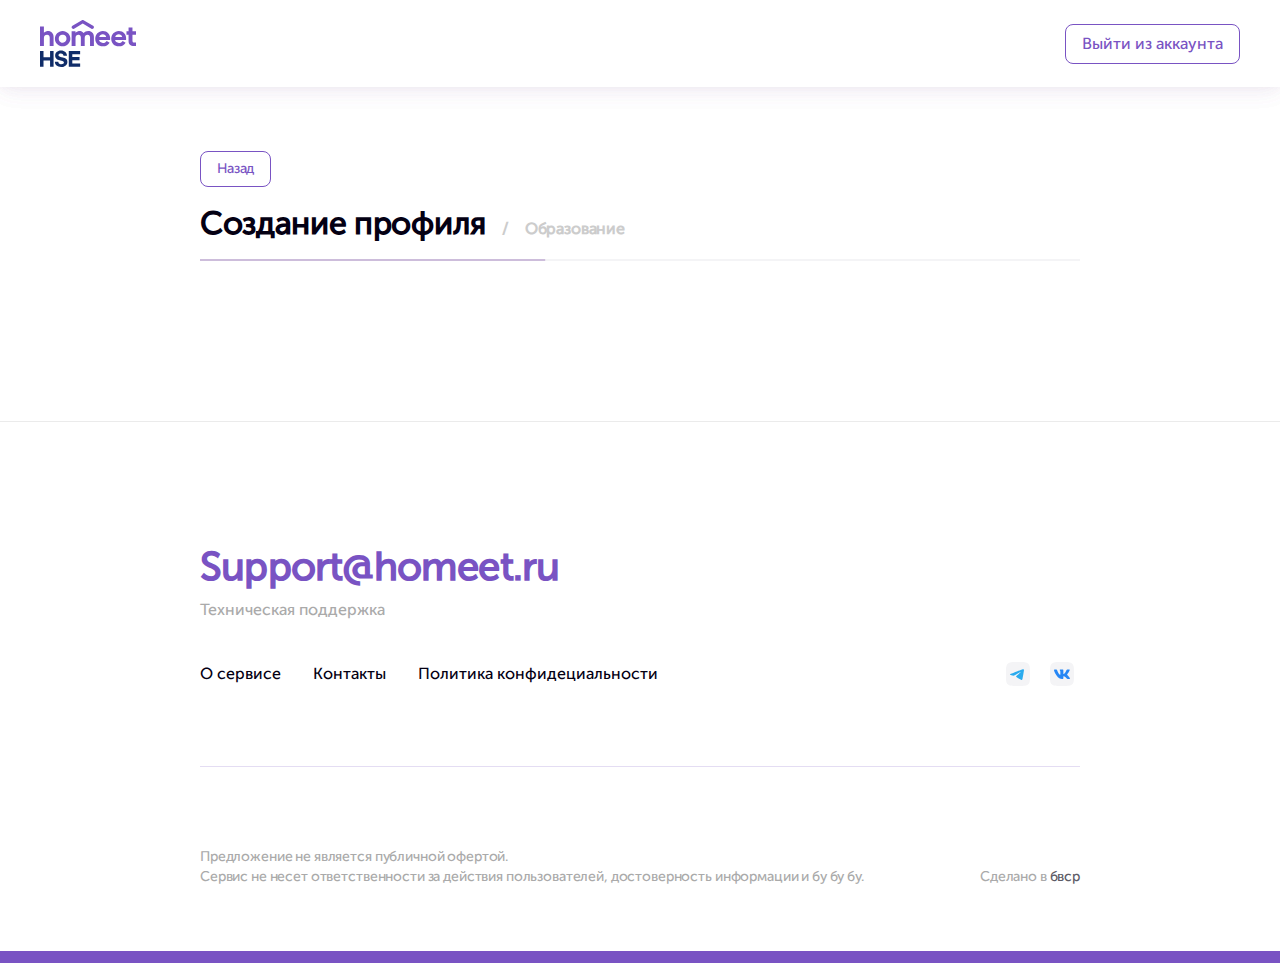
==== src/index_page_2.html @ bcecdec5 "начал делать 2 страницу" ====
<!DOCTYPE html>
<html lang="ru">
<head>
    <meta charset="UTF-8">
    <meta name="viewport" content="width=device-width, initial-scale=1.0">
    <title>Document</title>
    <link rel="stylesheet" href="css/styles.css">
</head>
<body class="body">
    <script src="js/script.js">
    </script>
    <header class="header">
        <img class="image-logo" src="img/Слой 2.svg">
        <button class="button1">
            <p class="p_exit">
                Выйти из аккаунта
            </p>
        </button>
    </header>
    <main>
        <div class="main-div">
            <div class="div-first">
                <button class="button2">
                    <p class="p_glavn">
                        Назад
                    </p>
                </button>
                <div class="div-extra">
                    <h3 class="h3_new">
                        Создание профиля
                    </h3>
                    <p class="p_extra">
                        /
                    </p>
                    <p class="p_extra">
                        Образование
                    </p>
                </div>
                <img class="img-bar" src="img/progress bar2.png">
            </div>
        </div>
    


    </main>
    <footer class="footer">
        <div class="div_footer">
            <div class="div_text_footer">
                <div class="div_text_footer_up">
                    <h2 class="h2_footer">Support@homeet.ru</h2>
                    <p class="p_footer_support">Техническая поддержка</p>
                </div>
                <div class="div_text_footer_down">
                    <div class="div_text_footer_down_text">
                        <p class="p_footer_down">О сервисе</p>
                        <p class="p_footer_down">Контакты</p>
                        <p class="p_footer_down">Политика конфидециальности</p>
                    </div>
                    <div class="div_text_footer_down_buttons">
                        <button class="button_tg_vk">
                            <svg xmlns="http://www.w3.org/2000/svg" width="24" height="24" viewBox="0 0 24 24" fill="none" class="svg_background_button">
                                <path d="M0 11.5C0 6.07885 0 3.36827 1.68413 1.68413C3.36827 0 6.07885 0 11.5 0H12.5C17.9212 0 20.6318 0 22.3158 1.68413C24 3.36827 24 6.07885 24 11.5V12.5C24 17.9212 24 20.6318 22.3158 22.3158C20.6318 24 17.9212 24 12.5 24H11.5C6.07885 24 3.36827 24 1.68413 22.3158C0 20.6318 0 17.9212 0 12.5L0 11.5Z" class="path_background"/>
                                <svg xmlns="http://www.w3.org/2000/svg" x="4" y="4" width="16" height="16" viewBox="0 0 16 16" fill="none" class="svg_tg_vk_icon">
                                    <path fill-rule="evenodd" clip-rule="evenodd" d="M0.960216 7.87397C4.70967 6.35591 7.2099 5.35512 8.46089 4.87158C12.0327 3.49099 12.7749 3.25117 13.2587 3.24325C13.3651 3.24151 13.603 3.26601 13.7571 3.38221C13.8872 3.48032 13.923 3.61286 13.9401 3.70589C13.9573 3.79891 13.9786 4.01083 13.9616 4.17641C13.7681 6.06633 12.9305 10.6527 12.5045 12.7694C12.3242 13.6651 11.9692 13.9654 11.6255 13.9948C10.8786 14.0587 10.3114 13.5361 9.588 13.0954C8.456 12.4059 7.81649 11.9766 6.71769 11.3037C5.44783 10.5261 6.27103 10.0987 6.99471 9.40018C7.18411 9.21738 10.475 6.43575 10.5387 6.18341C10.5466 6.15185 10.554 6.03421 10.4788 5.9721C10.4036 5.90998 10.2926 5.93122 10.2125 5.94812C10.099 5.97206 8.29062 7.08281 4.78738 9.28036C4.27408 9.60791 3.80915 9.7675 3.39258 9.75914C2.93335 9.74992 2.04997 9.51785 1.39328 9.31947C0.587809 9.07616 -0.0523605 8.94753 0.00338384 8.53431C0.032419 8.31908 0.351363 8.09897 0.960216 7.87397Z" fill="#2AABEE"/>
                                </svg>
                            </svg>
                        </button>
                        <button class="button_tg_vk">
                            <svg xmlns="http://www.w3.org/2000/svg" width="24" height="24" viewBox="0 0 24 24" fill="none" class="svg_background_button">
                                <path d="M0 11.5C0 6.07885 0 3.36827 1.68413 1.68413C3.36827 0 6.07885 0 11.5 0H12.5C17.9212 0 20.6318 0 22.3158 1.68413C24 3.36827 24 6.07885 24 11.5V12.5C24 17.9212 24 20.6318 22.3158 22.3158C20.6318 24 17.9212 24 12.5 24H11.5C6.07885 24 3.36827 24 1.68413 22.3158C0 20.6318 0 17.9212 0 12.5L0 11.5Z" class="path_background"/>
                                <svg xmlns="http://www.w3.org/2000/svg" x="4" y="4" width="16" height="16" viewBox="0 0 16 16" fill="none">
                                    <path fill-rule="evenodd" clip-rule="evenodd" d="M2.35055 3.5H0.60015C0.10003 3.5 0 3.7354 0 3.9949C0 4.45845 0.59343 6.7574 2.7631 9.79795C4.20955 11.8744 6.24745 13 8.1019 13C9.21455 13 9.3522 12.75 9.3522 12.3194V10.75C9.3522 10.25 9.4576 10.1502 9.8099 10.1502C10.0695 10.1502 10.5146 10.28 11.5531 11.2811C12.7399 12.4677 12.9356 13 13.6031 13H15.3535C15.8537 13 16.1037 12.75 15.9595 12.2567C15.8016 11.765 15.235 11.0515 14.4831 10.2058C14.0751 9.7238 13.4631 9.2047 13.2777 8.9451C13.0181 8.6114 13.0922 8.46305 13.2777 8.16645C13.2777 8.16645 15.4103 5.16295 15.6328 4.1433C15.7441 3.77245 15.6328 3.5 15.1035 3.5H13.3531C12.908 3.5 12.7028 3.7354 12.5915 3.9949C12.5915 3.9949 11.7014 6.1641 10.4404 7.57315C10.0324 7.981 9.847 8.1108 9.62445 8.1108C9.5132 8.1108 9.35215 7.981 9.35215 7.61025V4.1433C9.35215 3.6983 9.223 3.5 8.85205 3.5H6.1014C5.8233 3.5 5.656 3.7065 5.656 3.90225C5.656 4.32405 6.2865 4.42135 6.3515 5.6079V8.185C6.3515 8.75 6.2494 8.85245 6.0269 8.85245C5.4335 8.85245 3.99005 6.67355 3.13395 4.18035C2.9662 3.69575 2.7979 3.5 2.35055 3.5Z" fill="#2787F5"/>
                                </svg>
                            </svg>
                        </button>
                    </div>
                </div>
            </div>
            <div class="div_line_footer"></div>
            <div class="div_text_bubnezh">
                <p class="p_bub_1">Предложение не является публичной офертой.<br>
                    Сервис не несет ответственности за действия пользователей, достоверность информации и бу бу бу.</p>
                <p class="p_bub_2">Сделано в <span>бвср</span></p>
            </div>
        </div>
        <div class="div_rectangle"></div>
    </footer>
</body>
</html>
---- src/css/styles.css ----
@font-face {
    font-family: 'Museo Sans Cyrl';
    src: url(/src/fonts/MuseoSansCyrl500.otf),
        local('Museo Sans Cyrl');
}

@font-face {
    font-family: 'Museo Sans Cyrl300';
    src: url(/src/fonts/MuseoSansCyrl300.otf),
        local('Museo Sans Cyrl300')
}

.body{
    margin: 0;
}
.header{
    display: flex;
    flex-direction: row;
    align-items: center;
    gap: 200px;
    background: #fffffffF;
    width: 1440fr;
    height: 87px;
    border: 0px, 0px, 0px, 0px;
    justify-content: space-between;
    padding: 20fr, 40fr, 20fr, 40fr;
    margin: 0px;
    box-shadow: 0px 5.84789px 22.1511px rgba(133, 94, 152, 0.0500662), 0px 5.84789px 22.1511px rgba(133, 94, 152, 0.0500662), 0px 2.86674px 10.8589px rgba(133, 94, 152, 0.0399338), 0px 1.13351px 4.29362px rgba(133, 94, 152, 0.0279017);
    box-sizing: border-box;
}/* module / header */

.image-logo{
    display: flex;
    width: 96px;
    height: 47px;
    justify-content: center;
    align-items: center;
    margin-left: 40px;
}

.button1{
    display: flex;
    width: 173fr;
    height: 40px;
    margin-right: 40px;
    padding: 8px 16px;
    justify-content: center;
    align-items: center;
    border-radius: 8px;
    border: 1px solid var(--7953-c-3-purple-main, #7953C3);
    background: var(--ffffff-white-main, #FFF);
    transition: 0.3s;
}

.button1:hover{
    background: #7953C3;
}

.button_download_data{
    display: flex;
    padding: 6px 12px;
    justify-content: center;
    align-items: center;
    gap: 8px;
    align-self: stretch;
    border-radius: 4px;
    border:0;
    opacity: 0.2;
    background: var(--7953-c-3-purple-main, #7953C3);
}

.div_data{
    display: flex;
    flex-direction: column;
    align-items: flex-start;
    gap: 20px;
    flex: 1 0 0;
    align-self: stretch;
}

.div_name_info{
    display: flex;
    flex-direction: column;
    align-items: flex-start;
    gap: 10px;
    align-self: stretch;
}
.div_name_info_small{
    display: flex;
    flex-direction: column;
    align-items: flex-start;
    gap: 4px;
    align-self: stretch;
}
.div_neighbour{
    display: flex;
    width: 121px;
    height: 17px;
    padding: 3px 6px;
    align-items: center;
    gap: 32px;
    border-radius: 4px;
    background: var(--eeeef-1-filter-hover, #EEEEF1);
}

.div_info_text{
    display: flex;
    align-items: flex-start;
    gap: 16px;
    align-self: stretch;
}

.p_info_text{
    color: var(--5-d-5-b-66-secondary-black, #5D5B66);
    font-family: Museo Sans Cyrl;
    font-size: 9px;
    font-style: normal;
    font-weight: 400;
    line-height: 11px; /* 122.222% */
    flex: 1 0 0;
}


.div_violet{
    display: flex;
    align-items: center;
    gap: 4px;
}

.p_violet{
    color: var(--7953-c-3-purple-main, #7953C3);
    font-family: Museo Sans Cyrl;
    font-size: 9px;
    font-style: normal;
    font-weight: 400;
    line-height: 11px; /* 122.222% */
}

.svg_triangle{
    width: 5px;
    height: 2px;
    stroke-width: 0.8px;
    stroke: var(--7953-c-3-purple-main, #7953C3);
}

.div_price{
    display: flex;
    padding: 12px 20px 12px 12px;
    flex-direction: column;
    justify-content: center;
    align-items: flex-start;
    gap: 8px;
    align-self: stretch;
    border-radius: 8px;
    background: var(--f-4-f-4-f-6-purple-fill, #F4F4F6);
}

.div_price_up{
    display: flex;
    flex-direction: column;
    align-items: flex-start;
    gap: 4px;
    align-self: stretch;
    border-radius: 4px;
    background: var(--f-4-f-4-f-6-purple-fill, #F4F4F6);
}

.div_price_metro_down{
    display: flex;
    flex-direction: column;
    justify-content: center;
    align-items: flex-start;
    gap: 2px;
}
.div_price_mini{
    display: flex;
    width: 198px;
    height: 20px;
    align-items: flex-start;
    gap: 8px;
    border-radius: 6px;
    background: var(--eeeef-1-filter-hover, #EEEEF1);
}
.div_metro_mini{
    display: flex;
    width: 308px;
    height: 14px;
    align-items: center;
    gap: 10px;
    border-radius: 4px;
    background: var(--eeeef-1-filter-hover, #EEEEF1);
}
.div_preferences{
    display: flex;
    flex-direction: column;
    justify-content: center;
    align-items: flex-start;
    gap: 8px;
    align-self: stretch;
}

.div_alco_neighbour{
    display: flex;
    padding: 3px 4px 3px 0px;
    align-items: center;
    gap: 4px;
    align-self: stretch;
    border-radius: 8px;
    background: linear-gradient(270deg, #F4F4F6 42.79%, rgba(244, 244, 246, 0.00) 100%);
}

.p_dontknow{
    height: 24px;
    align-self: stretch;
    color: var(--040013-black-main, #040013);

    /* P bold */
    font-family: Museo Sans Cyrl;
    font-size: 16px;
    font-style: normal;
    font-weight: 600;
    line-height: 24px; /* 150% */
    letter-spacing: -0.16px;
}

.div_third{
    display: flex;
    flex-direction: column;
    align-items: flex-end;
    gap: 8px;
    align-self: stretch;
}

.button_continue{
    display: flex;
    padding: 12px 64px;
    justify-content: center;
    align-items: center;
    gap: 8px;
    border-radius: 8px;
    border:0;
    opacity: 0.2;
    background: var(--7953-c-3-purple-main, #7953C3);
}

.p_continue{
    color: var(--ffffff-white-main, #FFF);

    /* P bold */
    font-family: Museo Sans Cyrl;
    font-size: 16px;
    font-style: normal;
    font-weight: 600;
    line-height: 24px; /* 150% */
    letter-spacing: -0.16px;
}

.p_emoji{
    color: #000;

    text-align: center;
    /* H3 */
    font-family: Museo Sans Cyrl;
    font-size: 32px;
    font-style: normal;
    font-weight: 600;
    line-height: 40px; /* 125% */
    letter-spacing: -0.32px;
}

.div_simple{
    display: flex;
    align-items: center;
    gap: 4px;
    align-self: stretch;
}

.div_simple2{
    display: flex;
    flex-direction: column;
    align-items: flex-start;
    gap: 4px;
    flex: 1 0 0;
}

.p_tell_abt{
    align-self: stretch;
    color: var(--5-d-5-b-66-secondary-black, #5D5B66);

    /* Small */
    font-family: Museo Sans Cyrl;
    font-size: 14px;
    font-style: normal;
    font-weight: 400;
    line-height: 20px; /* 142.857% */
    letter-spacing: -0.14px;
}

.div_alco{
    border: 0;
    display: flex;
    width: 158px;
    height: 16px;
    padding-right: 0px;
    justify-content: center;
    align-items: center;
    gap: 6px;
    border-radius: 4px;
    background: var(--eeeef-1-filter-hover, #EEEEF1);
}

.div_nbr{
    border: 0;
    display: flex;
    width: 202px;
    padding-right: 0px;
    align-items: center;
    gap: 6px;
    align-self: stretch;
    border-radius: 4px;
    background: var(--eeeef-1-filter-hover, #EEEEF1);
}

.div_line{
    width: 374px;
    height: 1px;
    opacity: 0.5;
    background: #CCC;
}

.div_extra_nad{
    display: flex;
    padding: 12px 16px;
    flex-direction: column;
    align-items: flex-start;
    gap: 4px;
    align-self: stretch;
    border-radius: 16px;
    background: var(--ffffff-white-main, #FFF);
    
    /* Default multiple shadows */
    box-shadow: 0px 1.13351px 4.29362px 0px rgba(133, 94, 152, 0.03), 0px 2.86674px 10.85888px 0px rgba(133, 94, 152, 0.04), 0px 5.84789px 22.15109px 0px rgba(133, 94, 152, 0.05), 0px 5.84789px 22.15109px 0px rgba(133, 94, 152, 0.05);
}

.p_info_small{
    display: flex;
    align-items: flex-start;
    gap: 8px;
    color: var(--040013-black-main, #040013);
    font-family: Museo Sans Cyrl;
    font-size: 9px;
    font-style: normal;
    font-weight: 400;
    line-height: 11px; /* 122.222% */
}

.p_name_data{
    flex: 1 0 0;
    color: var(--040013-black-main, #040013);
    font-family: Museo Sans Cyrl;
    font-size: 18px;
    font-style: normal;
    font-weight: 600;
    line-height: 22px; /* 122.222% */
}

.p_show_contacts{
    color: var(--ffffff-white-main, #FFF);
    font-family: Museo Sans Cyrl;
    font-size: 8px;
    font-style: normal;
    font-weight: 600;
    line-height: 10px; /* 125% */
    letter-spacing: -0.08px;
}

.p_exit{
    font-family: "Museo Sans Cyrl";
    color: var(--7953-c-3-purple-main, #7953C3);
    font-size: 16px;
    font-style: normal;
    font-weight: 400;
    line-height: 24px; /* 150% */
}

.button1:hover .p_exit{
    color:  #FFFFFF;
}

.main-div{
    display: flex;
    flex-direction: column;
    margin-top: 64px;
    margin-bottom: 160px;
    margin-left: 200px;
    margin-right: 200px;
    gap: 40px; 
}

.button2{
    display: flex;
    height: 36px;
    margin-right: 40px;
    padding: 8px 16px;
    justify-content: center;
    align-items: center;
    border-radius: 8px;
    border: 1px solid var(--7953-c-3-purple-main, #7953C3);
    background: var(--ffffff-white-main, #FFF);
    transition: 0.3s;
}

.button2:hover{
    background: #7953C3;
}

.p_glavn{
    font-family: "Museo Sans Cyrl";
    color: var(--7953-c-3-purple-main, #7953C3);
    font-size: 14px;
    font-style: normal;
    font-weight: 400;
    line-height: 20px; /* 142.857% */
    letter-spacing: -0.14px;
}

.button2:hover .p_glavn{
    color: #FFFFFF;
    
}

.div-first{
    display: flex;
    flex-direction: column;
    align-items: flex-start;
    gap: 16px;
}
.h3_new{
    color: var(--040013-black-main, #040013);
/* H3 */
    font-family: "Museo Sans Cyrl";
    font-size: 32px;
    font-style: normal;
    font-weight: 600;
    line-height: 40px; /* 125% */
    letter-spacing: -0.32px;
}
.div-extra{
    display: flex;
    flex-direction: row;
    align-items:baseline;
    justify-content: flex-start;
    gap: 16px;
    width: auto;
}

.div_card_main{
    display: flex;
    flex-direction: column;
    align-items: flex-start;
    gap: 16px;
}
.div_card{
    display: flex;
    width: 614px;
    padding: 20px;
    justify-content: center;
    align-items: flex-start;
    gap: 28px;
    border-radius: 32px;
    background: var(--ffffff-white-main, #FFF);

    /* Default multiple shadows */
    box-shadow: 0px 1.13351px 4.29362px 0px rgba(133, 94, 152, 0.03), 0px 2.86674px 10.85888px 0px rgba(133, 94, 152, 0.04), 0px 5.84789px 22.15109px 0px rgba(133, 94, 152, 0.05), 0px 5.84789px 22.15109px 0px rgba(133, 94, 152, 0.05);
}
.div_photo_button{
    display: flex;
    flex-direction: column;
    align-items: center;
    gap: 12px;
}
.svg_photo{
    width: 140px;
    height: 140px;
    stroke-width: 1px;
    stroke: #EBEBEB;
}

.p_looks{
    color: var(--5-d-5-b-66-secondary-black, #5D5B66);
    /* Small */
    font-family: Museo Sans Cyrl;
    font-size: 14px;
    padding-left: 16px;
    font-style: normal;
    font-weight: 400;
    line-height: 20px; /* 142.857% */
    letter-spacing: -0.14px;
}

.p_extra{
    color: #CCC;
    font-family: "Museo Sans Cyrl";
    font-size: 16px;
    font-style: normal;
    font-weight: 600;
    line-height: 24px; /* 150% */
    letter-spacing: -0.16px;
}

.img-bar{
    display: flex;
    -items: flex-start;
    gap: 24px;
    align-self: stretch;
    background: var(--f-4-f-4-f-6-purple-fill, #F4F4F6);
}
h3{
    margin: 0;
}
p{
    margin: 0;
}

.div_second{
    display: flex;
    align-items: flex-start;
    flex-grow: 1;
    gap: 60px;
}
.div_column_one{
    display: flex;
    flex-flow: column;
    width: 366px;
    flex-direction: column;
    align-items: flex-start;
    gap: 40px;
    align-self: stretch;
}
.div_column_two{

    display: flex;
    width: 614px;
    flex-direction: column;
    justify-content: center;
    align-items: flex-start;
    gap: 24px;
}

.avatar{
    display: flex;
    height: 200px;
    flex-direction: column;
    justify-content: center;
    align-items: center;
    gap: 20px;
    align-self: stretch;
    border-radius: 16px;
    border: 1px dashed var(--d-9-d-1-e-0-stroke, #CDBDDB);
}

.text_button_avatar{
    display: flex;
    flex-direction: column;
    align-items: center;
    gap: 16px;
}

.p_avatar{
    width: 191px;
    color: var(--000-black, #000);
    text-align: center;
    /* P bold */
    font-family: Museo Sans Cyrl;
    font-size: 16px;
    font-style: normal;
    font-weight: 600;
    line-height: 24px; /* 150% */
    letter-spacing: -0.16px;
}

.button_upload{
    display: flex;
    padding: 8px 40px;
    justify-content: center;
    align-items: center;
    gap: 8px;
    border:none;
    border-radius: 8px;
    background: var(--7953-c-3-purple-main, #7953C3);
}

.text_upload{
    color: var(--ffffff-white-main, #FFF);
/* Small */
    font-family: 'Museo Sans Cyrl';
    font-size: 14px;
    font-style: normal;
    font-weight: 400;
    line-height: 20px; /* 142.857% */
    letter-spacing: -0.14px;
}

.text_upload_warn{
    align-self: stretch;
    color: #CCC;
    text-align: center;
    /* Small */
    font-family: Museo Sans Cyrl;
    font-size: 14px;
    font-style: normal;
    font-weight: 400;
    line-height: 20px; /* 142.857% */
    letter-spacing: -0.14px;
}

.button_upload:focus {
    outline: none;
}

.div_name_surname{
    display: flex;
    position: relative;
    flex-direction: column;
    width: 150px;
    align-items: flex-start;
    gap: 8px;
}

.p_name_surname{
    color: var(--5-d-5-b-66-secondary-black, #5D5B66);
    font-family: 'Museo Sans Cyrl';
    font-size: 14px;
    font-style: normal;
    font-weight: 400;
    line-height: 20px; /* 142.857% */
    letter-spacing: -0.14px;
}

.input_name_surname{
    display: flex;
    position: relative;
    width: 366px;
    padding: 16px 12px;
    flex-direction: column;
    align-items: flex-start;
    font-family: Museo Sans Cyrl;
    font-size: 16px;
    font-style: normal;
    font-weight: 400;
    line-height: 20px; /* 142.857% */
    letter-spacing: -0.14px;
    gap: 8px;
    box-sizing:border-box;
    border: 2px;;
    border-radius: 8px;
    background: #F4F4F6;
}

.label{
    position: absolute;
    top: 16px;
    left: 12px;
    color:var(--5-d-5-b-66-secondary-black, #5D5B66);
    font-family: Museo Sans Cyrl;
    font-size: 16px;
    font-style: normal;
    font-weight: 400;
    line-height: 20px; /* 142.857% */
    letter-spacing: -0.14px;
    transition: 0.3s;
    pointer-events: none;
}

.input_name_surname:focus ~ .label,
.input_name_surname:not(:placeholder-shown) ~ .label{
    top: -1px;
    font-size: 12px;
    color: var(#A1A6B1);
}

.div_radio_sex{
    display: flex;
    padding-left: 0px;
    align-items: center;
    gap: 16px;
}

.text_sex{
    display: flex;
    color: var(--040013-black-main, #040013);
    font-family: Museo Sans Cyrl;
    font-size: 16px;
    font-style: normal;
    font-weight: 400;
    gap: 8px;
    line-height: 24px; /* 150% */
}
.form1{
    display: flex;
    flex-grow: 1;
    height: 100%;
    flex-direction: column;
    align-items: flex-start;
    gap: 24px;
    align-self: stretch;
}
.input_date{
    display: flex;
    position: relative;
    width: 200px;
    padding: 12px 8px 12px 12px;
    align-items: center;
    gap: 8px;
    font-family: Museo Sans Cyrl;
    font-size: 16px;
    font-style: normal;
    font-weight: 400;
    line-height: 20px; /* 142.857% */
    letter-spacing: -0.14px;
    box-sizing:border-box;
    border: 0px;;
    border-radius: 8px;
    background: #F4F4F6;
}

.label_date{
    position: absolute;
    top: 8px;
    left: 12px;
    color:var(--5-d-5-b-66-secondary-black, #5D5B66);
    font-family: Museo Sans Cyrl;
    font-size: 16px;
    font-style: normal;
    font-weight: 400;
    line-height: 20px; /* 142.857% */
    letter-spacing: -0.14px;
    transition: 0.3s;
    pointer-events: none;
}

.div_inputs{
    display: flex;
    position: relative;
    flex-direction: column;
    align-items: flex-start;
}

.div_about{
    display: flex;
    flex-grow: 1;
    height: 100%;
    position: relative;
    flex-direction: column;
    align-items: flex-start;
    gap: 4px;
}

.input_about{
    display: flex;
    position: relative;
    flex-grow: 1;
    width: 366px;
    box-sizing:border-box;
    font-family: Museo Sans Cyrl;
    font-size: 16px;
    font-style: normal;
    font-weight: 400;
    line-height: 20px; /* 142.857% */
    letter-spacing: -0.14px;
    padding: 16px 12px;
    flex-direction: column;
    align-items: flex-start;
    gap: 8px;
    border-radius: 8px;
    background: #F4F4F6;
}

.input_about:focus ~ .label,
.input_about:not(:placeholder-shown) ~ .label{
    top: -1px;
    font-size: 12px;
    color: var(#A1A6B1);
}

.p_about{
    color: #9E9E9E;
    font-family: Museo Sans Cyrl;
    font-size: 12px;
    font-style: normal;
    font-weight: 400;
    line-height: 14px; /* 116.667% */
    letter-spacing: -0.12px;
}


.footer{
    display: flex;
    width: 100%;
    flex-direction: column;
    align-items: flex-start;
}

.div_footer{
    display: flex;
    padding: 120px 200px 64px 200px;
    flex-direction: column;
    align-items: flex-start;
    gap: 80px;
    align-self: stretch;
    border-top: 1px solid #EBEBEB;
    background: var(--ffffff-white-main, #FFF);
}

.div_rectangle{
    height: 12px;
    align-self: stretch;
    background: var(--7953-c-3-purple-main, #7953C3);
}

.div_text_footer{
    display: flex;
    flex-direction: column;
    align-items: flex-start;
    gap: 40px;
    align-self: stretch;
}

.div_line_footer{
    width: 100%;
    height: 1px;
    opacity: 0.2;
    background: #7953C3;
}

.div_text_bubnezh{
    display: flex;
    justify-content: space-between;
    align-items: flex-end;
    align-self: stretch;
}

.div_text_footer_up{
    display: flex;
    flex-direction: column;
    align-items: flex-start;
    gap: 8px;
}

.div_text_footer_down{
    display: flex;
    justify-content: space-between;
    align-items: flex-start;
    align-self: stretch;
}

.div_text_footer_down_text{
    display: flex;
    padding-right: 0px;
    align-items: flex-start;
    align-content: flex-start;
    gap: 32px;
    flex: 1 0 0;
    flex-wrap: wrap;
}

.div_text_footer_down_buttons{
    display: flex;
    align-items: flex-start;
    gap: 8px;
}

.h2_footer{
    color: var(--7953-c-3-purple-main, #7953C3);

    /* H2 */
    font-family: Museo Sans Cyrl;
    font-size: 40px;
    font-style: normal;
    font-weight: 600;
    line-height: 48px; /* 120% */
    letter-spacing: -0.8px;
}

.p_footer_support{
    color: #AAA;

    /* P paragraph */
    font-family: Museo Sans Cyrl;
    font-size: 16px;
    font-style: normal;
    font-weight: 400;
    line-height: 24px; /* 150% */
}

.p_footer_down{
    color: var(--040013-black-main, #040013);

    /* P paragraph */
    font-family: Museo Sans Cyrl;
    font-size: 16px;
    font-style: normal;
    font-weight: 400;
    line-height: 24px; /* 150% */
}
h2{
    margin:0;
    margin-block-start: 0;
    margin-block-end: 0;
}

.button_tg_vk{
    display: flex;
    align-items:center;
    background: transparent;
    border: none !important;
    height: 24px;
    transition: 0.3s;
}


.path_background{
    fill: #F4F4F6;
    transition: 0.3s;
}

.button_tg_vk:hover .path_background{
    fill: #7953C3;
}

.svg_background_button{
    display: flex;
    align-items:center;
    justify-content: center;
    width: 24px;
    height: 24px;
    flex-shrink: 0;
    fill: #F4F4F6;
    
}



.svg_tg_vk_icon{
    display: flex;
    align-content:center;
    justify-content: center;
    width: 16px;
    height: 16px;
    flex-shrink: 0;
}

.p_bub_1{
    flex: 1 0 0;
    color: #AAA;

    /* Small */
    font-family: Museo Sans Cyrl;
    font-size: 14px;
    font-style: normal;
    font-weight: 400;
    line-height: 20px; /* 142.857% */
    letter-spacing: -0.14px;
}

.p_bub_2{
    color:#AAA;

    /* Small */
    font-family: Museo Sans Cyrl;
    font-size: 14px;
    font-style: normal;
    font-weight: 400;
    line-height: 20px; /* 142.857% */
    letter-spacing: -0.14px;
}

.p_bub_2>span{

    color: var(--5-d-5-b-66-secondary-black, #5D5B66);

    /* Small */
    font-family: Museo Sans Cyrl;
    font-size: 14px;
    font-style: normal;
    font-weight: 400;
    line-height: 20px;
    letter-spacing: -0.14px;
}


/* попытаюсь создать календарь */







/* конец попытки */


/* для второй страницы */
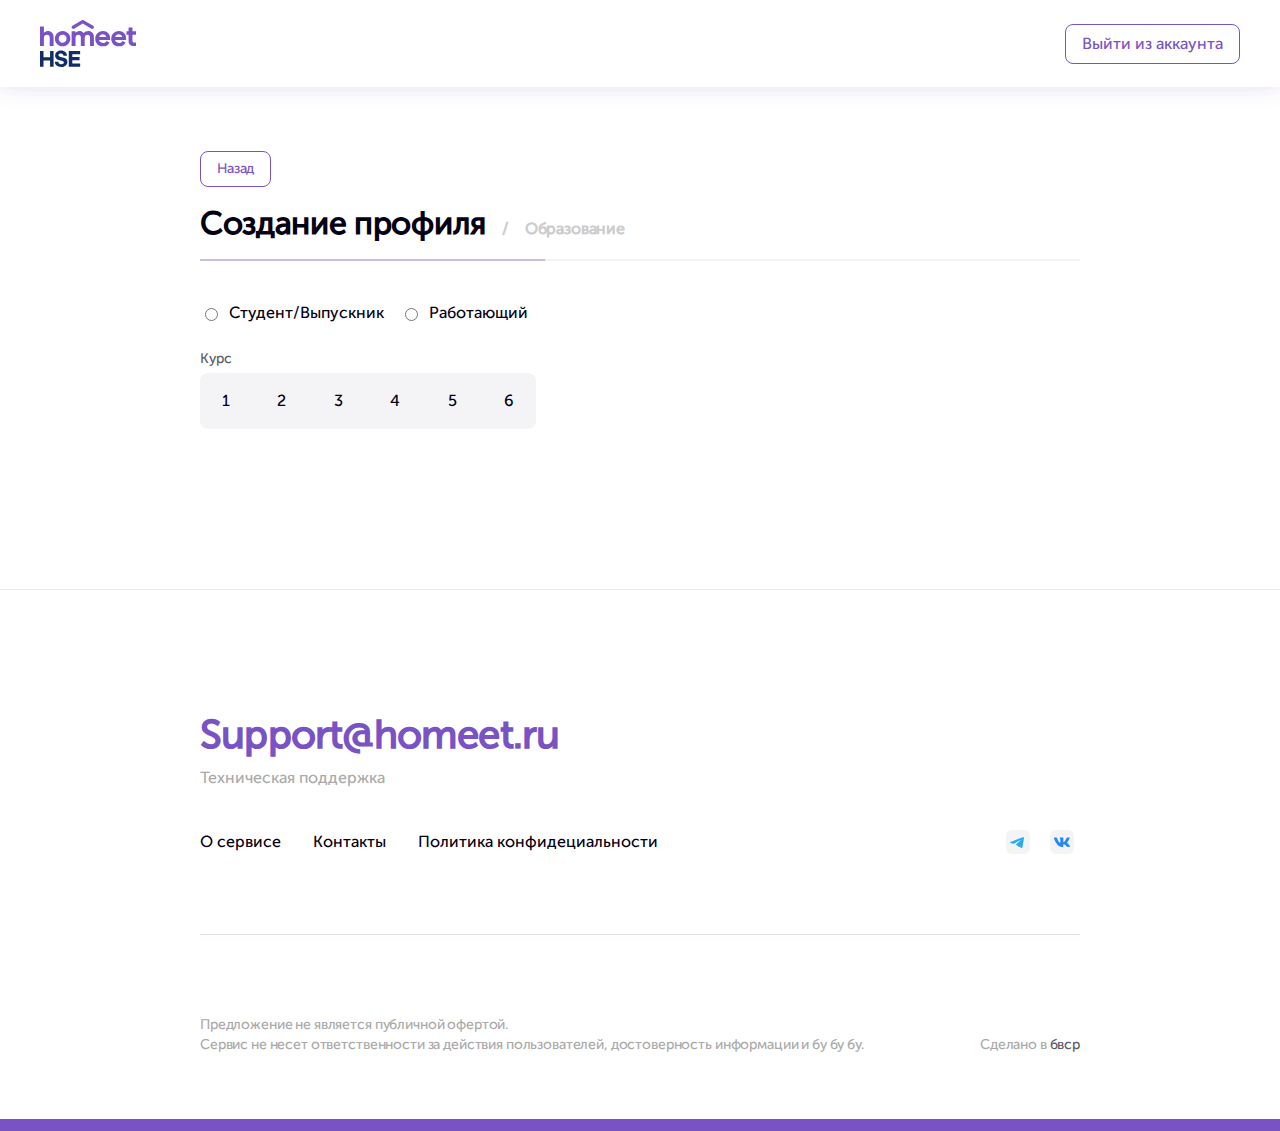
==== commit 5043cab0: "Сделал селектор + в карточку начали поступать данные" ====
--- a/src/index_page_2.html
+++ b/src/index_page_2.html
@@ -18,6 +18,7 @@
         </button>
     </header>
     <main>
+
         <div class="main-div">
             <div class="div-first">
                 <button class="button2">
@@ -37,6 +38,59 @@
                     </p>
                 </div>
                 <img class="img-bar" src="img/progress bar2.png">
+            </div>
+            <div class="div_second">
+                <div class="div_column_one">
+                    <form class="form1">
+                        <div class="div_student_vipusk">
+                            <label class="text_sex">
+                                <input type="radio" name="stud" id="stud1" value="Студент/Выпускник">
+                                Студент/Выпускник
+                            </label>
+                            <label class="text_sex">
+                                <input type="radio" name="stud" id="stud2" value="Работающий">
+                                Работающий
+                            </label>
+                        </div>
+                        <div class="div_course">
+                            <p class="p_tell_abt">
+                                Курс
+                            </p>
+                            <div class="div_course_choose">
+                                <label class="radio_course">
+                                    <input type="radio" name="course" value="1">
+                                    <span class="radio-indicator"><p class="p_footer_down">1</p></span>
+                                    
+                                </label>
+                                <label class="radio_course">
+                                    <input type="radio" name="course" value="2">
+                                    <span class="radio-indicator"><p class="p_footer_down">2</p></span>
+                                    
+                                </label>
+                                <label class="radio_course">
+                                    <input type="radio" name="course" value="3">
+                                    <span class="radio-indicator"><p class="p_footer_down">3</p></span>
+                                    
+                                </label>
+                                <label class="radio_course">
+                                    <input type="radio" name="course" value="4">
+                                    <span class="radio-indicator"><p class="p_footer_down">4</p></span>
+                                    
+                                </label>
+                                <label class="radio_course">
+                                    <input type="radio" name="course" value="5">
+                                    <span class="radio-indicator"><p class="p_footer_down">5</p></span>
+                                    
+                                </label>
+                                <label class="radio_course">
+                                    <input type="radio" name="course" value="6">
+                                    <span class="radio-indicator"><p class="p_footer_down">6</p></span>
+                                    
+                                </label>
+                            </div>
+                        </div>
+                    </form>
+                </div>
             </div>
         </div>
     
--- a/src/css/styles.css
+++ b/src/css/styles.css
@@ -118,8 +118,27 @@
     font-weight: 400;
     line-height: 11px; /* 122.222% */
     flex: 1 0 0;
-}
-
+    white-space: nowrap;
+    overflow: hidden;
+    text-overflow: ellipsis; /* Добавляет многоточие в конце текста, если он не умещается */
+    max-width: 332px;
+}
+
+
+.div_student_vipusk{
+    display: flex;
+    padding-left: 0px;
+    align-items: center;
+    gap: 16px;
+}
+
+.div_course{
+    display: flex;
+    width: 336px;
+    flex-direction: column;
+    align-items: flex-start;
+    gap: 4px;
+}
 
 .div_violet{
     display: flex;
@@ -255,6 +274,49 @@
     letter-spacing: -0.16px;
 }
 
+
+.radio_course input[type="radio"] {
+    display: none;
+}
+
+.radio_course .radio-indicator{
+    display: flex;
+    padding: 8px 14px;
+    justify-content: center;
+    align-items: center;
+    gap: 8px;
+    position: relative; 
+}
+
+.radio_course .radio-indicator::before {
+    content: ''; 
+    position: absolute; 
+    top: 50%;
+    left: 50%;
+    width: 40px; 
+    height: 40px;
+    transition: 0.3s;
+    background-color: var(--7953-c-3-purple-main, #7953C3);
+    border-radius: 8px;
+    transform: translate(-50%, -50%); 
+    opacity: 0; 
+    z-index: 0;
+    
+}
+
+.radio_course input[type="radio"]:checked + .radio-indicator::before     {
+    opacity: 1; 
+}
+
+.radio_course input[type="radio"]:checked + .radio-indicator p {
+    color: white;
+}
+
+
+
+
+
+
 .p_emoji{
     color: #000;
 
@@ -307,6 +369,16 @@
     gap: 6px;
     border-radius: 4px;
     background: var(--eeeef-1-filter-hover, #EEEEF1);
+}
+
+.div_course_choose{
+    display: flex;
+    padding: 8px;
+    justify-content: space-between;
+    align-items: center;
+    align-self: stretch;
+    border-radius: 8px;
+    background: var(--f-4-f-4-f-6-purple-fill, #F4F4F6);
 }
 
 .div_nbr{
@@ -652,12 +724,52 @@
     letter-spacing: -0.14px;
     gap: 8px;
     box-sizing:border-box;
-    border: 2px;;
+    border: 2px solid transparent;
     border-radius: 8px;
+    box-sizing: border-box;
     background: #F4F4F6;
 }
 
+
+.input_name_surname.error{
+    box-shadow: 0 0 5px red;
+}
+
+.input_name_surname:focus{
+    outline: none;
+    box-shadow: black;
+}
+
+.input_name_surname.error:focus{
+    box-shadow: 0 0 8px red;
+}
+
+.div_grid{
+    display: flex;
+    flex-direction: row;
+    align-items: center;
+    gap: 4px;
+    align-self: stretch;
+}
+
+.div_abt{
+    display: flex;
+    align-items: flex-start;
+    gap: 8px;
+}
+
+.p_abt{
+    color: var(--040013-black-main, #040013);
+    font-family: Museo Sans Cyrl;
+    font-size: 9px;
+    font-style: normal;
+    font-weight: 400;
+    line-height: 11px; /* 122.222% */
+}
+
 .label{
+    display: flex;
+    white-space: nowrap;
     position: absolute;
     top: 16px;
     left: 12px;
@@ -902,6 +1014,7 @@
     font-style: normal;
     font-weight: 400;
     line-height: 24px; /* 150% */
+    z-index: 1;
 }
 h2{
     margin:0;
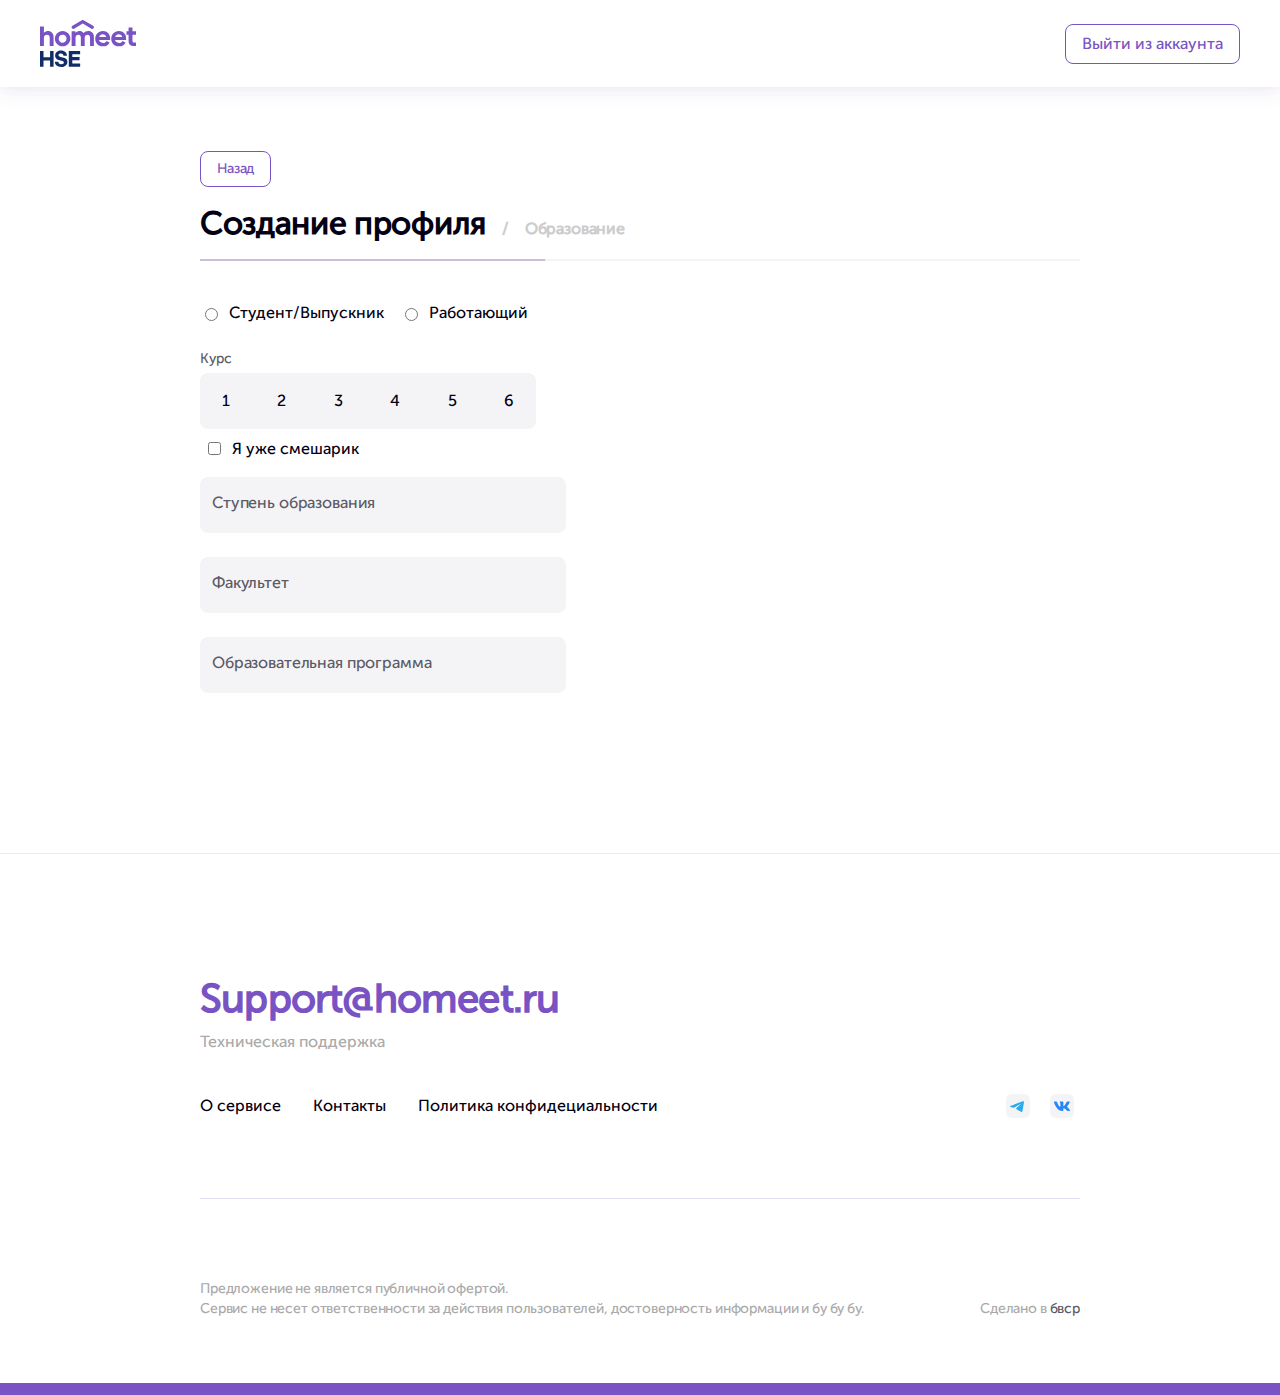
==== commit 0930bff1: "вроде получилось" ====
--- a/src/index_page_2.html
+++ b/src/index_page_2.html
@@ -56,37 +56,56 @@
                             <p class="p_tell_abt">
                                 Курс
                             </p>
-                            <div class="div_course_choose">
-                                <label class="radio_course">
-                                    <input type="radio" name="course" value="1">
-                                    <span class="radio-indicator"><p class="p_footer_down">1</p></span>
-                                    
-                                </label>
-                                <label class="radio_course">
-                                    <input type="radio" name="course" value="2">
-                                    <span class="radio-indicator"><p class="p_footer_down">2</p></span>
-                                    
-                                </label>
-                                <label class="radio_course">
-                                    <input type="radio" name="course" value="3">
-                                    <span class="radio-indicator"><p class="p_footer_down">3</p></span>
-                                    
-                                </label>
-                                <label class="radio_course">
-                                    <input type="radio" name="course" value="4">
-                                    <span class="radio-indicator"><p class="p_footer_down">4</p></span>
-                                    
-                                </label>
-                                <label class="radio_course">
-                                    <input type="radio" name="course" value="5">
-                                    <span class="radio-indicator"><p class="p_footer_down">5</p></span>
-                                    
-                                </label>
-                                <label class="radio_course">
-                                    <input type="radio" name="course" value="6">
-                                    <span class="radio-indicator"><p class="p_footer_down">6</p></span>
-                                    
-                                </label>
+                            <div class="div_course_with_gal">
+                                <div class="div_course_choose">
+                                    <label class="radio_course">
+                                        <input type="radio" name="course" value="1">
+                                        <span class="radio-indicator"><p class="p_footer_down">1</p></span>
+                                        
+                                    </label>
+                                    <label class="radio_course">
+                                        <input type="radio" name="course" value="2">
+                                        <span class="radio-indicator"><p class="p_footer_down">2</p></span>
+                                        
+                                    </label>
+                                    <label class="radio_course">
+                                        <input type="radio" name="course" value="3">
+                                        <span class="radio-indicator"><p class="p_footer_down">3</p></span>
+                                        
+                                    </label>
+                                    <label class="radio_course">
+                                        <input type="radio" name="course" value="4">
+                                        <span class="radio-indicator"><p class="p_footer_down">4</p></span>
+                                        
+                                    </label>
+                                    <label class="radio_course">
+                                        <input type="radio" name="course" value="5">
+                                        <span class="radio-indicator"><p class="p_footer_down">5</p></span>
+                                        
+                                    </label>
+                                    <label class="radio_course">
+                                        <input type="radio" name="course" value="6">
+                                        <span class="radio-indicator"><p class="p_footer_down">6</p></span>
+                                    </label>
+                                </div>
+                                <div class="div_gal">
+                                    <input type="checkbox">
+                                    <p class="p_footer_down">Я уже смешарик</p>
+                                </div>
+                                <div class="div_inputs_dop">
+                                    <div class="div_inputs">
+                                        <input type="text" id="stup" class="input_name_surname" placeholder="">
+                                        <label for="stup" class="label">Ступень образования</label>
+                                    </div>
+                                    <div class="div_inputs">
+                                        <input type="text" id="fac" class="input_name_surname" placeholder="">
+                                        <label for="fac" class="label">Факультет</label>
+                                    </div>
+                                    <div class="div_inputs">
+                                        <input type="text" id="op" class="input_name_surname" placeholder="">
+                                        <label for="op" class="label">Образовательная программа</label>
+                                    </div>
+                                </div>
                             </div>
                         </div>
                     </form>
--- a/src/css/styles.css
+++ b/src/css/styles.css
@@ -312,10 +312,13 @@
     color: white;
 }
 
-
-
-
-
+.div_course_with_gal{
+    display: flex;
+    flex-direction: column;
+    align-items: flex-start;
+    gap: 8px;
+    align-self: stretch;
+}
 
 .p_emoji{
     color: #000;
@@ -858,6 +861,14 @@
     align-items: flex-start;
 }
 
+.div_gal{
+    display: flex;
+    padding: 0px 0px 8px 4px;
+    align-items: center;
+    gap: 8px;
+    align-self: stretch;
+}
+
 .div_about{
     display: flex;
     flex-grow: 1;
@@ -1005,6 +1016,15 @@
     line-height: 24px; /* 150% */
 }
 
+.div_inputs_dop{
+    display: flex;
+    flex-direction: column;
+    align-items: flex-start;
+    gap: 24px;
+    align-self: stretch;
+}
+
+
 .p_footer_down{
     color: var(--040013-black-main, #040013);
 
